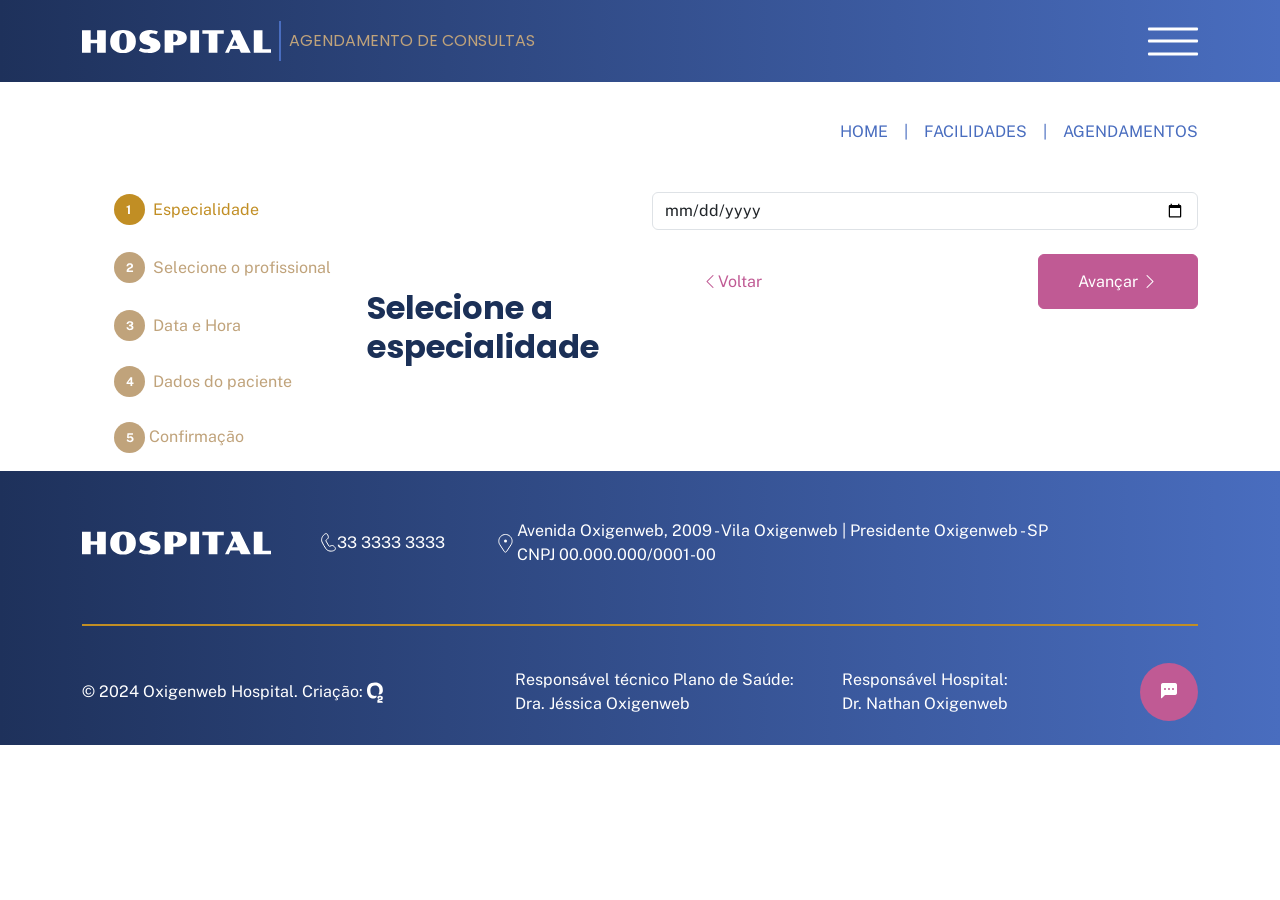
==== index.html @ 9ea0f0a9 "arrumando o github" ====
<!doctype html>
<html lang="en">

<head>
    <title>Hospital - Agendar consulta</title>
    <!-- Required meta tags -->
    <meta charset="utf-8" />
    <meta name="viewport" content="width=device-width, initial-scale=1, shrink-to-fit=no" />

    <!-- Bootstrap CSS v5.2.1 -->
    <link href="https://cdn.jsdelivr.net/npm/bootstrap@5.3.2/dist/css/bootstrap.min.css" rel="stylesheet"
        integrity="sha384-T3c6CoIi6uLrA9TneNEoa7RxnatzjcDSCmG1MXxSR1GAsXEV/Dwwykc2MPK8M2HN" crossorigin="anonymous" />
    <link rel="stylesheet" href="https://cdn.jsdelivr.net/npm/bootstrap-icons@1.11.3/font/bootstrap-icons.min.css">
    <link rel="stylesheet" href="css/style.css">
    <link rel="stylesheet" href="css/btn.css">
</head>

<body>
    <header>
        <nav class="navbar fixed-top gradient-bg bg-body-tertiary d-flex">
            <div class="container py-2">
                <div class="d-flex gap-2 align-items-center">
                    <a class="navbar-brand m-0 d-flex" href="#">
                        <img src="imgs/HOSPITAL.svg" alt="logo">
                    </a>
                    <div class="vertical-line"></div>
                    <p class="text-top m-0 fonte-titulo">Agendamento de consultas</p>
                </div>
                <div class="off-screen-menu">
                    <ul class="ul-menu fonte-titulo">
                        <li><a href="index.html" class="text-white link-underline link-underline-opacity-0">Home</a>
                        </li>
                        <li><a href="#" class="text-white link-underline link-underline-opacity-0">Rede credenciada</a>
                        </li>
                        <li><a href="#" class="text-white link-underline link-underline-opacity-0">Agendamentos</a></li>
                        <li><a href="#" class="text-white link-underline link-underline-opacity-0">2º Via de Boleto</a>
                        </li>
                        <li><a href="#" class="text-white link-underline link-underline-opacity-0">Área do
                                Beneficiário</a></li>
                        <li><a href="faq.html" class="text-white link-underline link-underline-opacity-0">FAQ</a></li>
                    </ul>
                </div>
                <div class="ham-menu">
                    <span></span>
                    <span></span>
                    <span></span>
                </div>
            </div>
        </nav>
    </header>
    <main>
        <div class="container-xl">
            <div class="col breadcrumbs">
                <div class="d-flex justify-content-end gap-3">
                    <a href="#" class="links-pags">HOME</a>
                    <span class="links-pags"> | </span>
                    <a href="#" class="links-pags">FACILIDADES</a>
                    <span class="links-pags"> | </span>
                    <a href="#" class="links-pags">AGENDAMENTOS</a>
                </div>
            </div>
            <section id="comeco" class="d-none">
                <div class="row d-flex justify-content-center mt-5">
                    <div class="col-12 col-md-6">
                        <div class="d-grid gap-4">
                            <h1 class="fonte-azul fonte-grande fonte-titulo fonte-titulo">Agende consultas com
                                praticidade</h1>
                            <p class="cor-cinza fonte-titulo">Busque e agende a sua consulta com médicos, psicólogos,
                                nutricionistas
                                e outras especialidades que
                                atendem no Hospital Oxigenweb em Presidente Prudente - SP</p>
                            <button class="btn btn-primary btn-start-appointment">Agende Aqui</button>
                        </div>
                    </div>
                    <div class="col-12 col-md-6">
                        <img src="imgs/img-tratamento.png" alt="imagem-atendimento" class="img-fluid">
                    </div>
                </div>
            </section>

            <section id="form" class="">
                <div class="row d-flex justify-content-center mt-5">
                    <div class="col-12 col-md-3">
                        <ul class="progress-list">
                            <li class="one active">
                                <div class="d-flex align-items-center">
                                    <svg width="31" height="35" viewBox="0 0 31 35" fill="none"
                                        xmlns="http://www.w3.org/2000/svg">
                                        <circle cx="15.5" cy="17.5" r="15.5" />
                                        <path
                                            d="M14.064 22V15.502H12.516V14.512C13.012 14.512 13.412 14.466 13.716 14.374C14.024 14.278 14.254 14.142 14.406 13.966C14.558 13.786 14.648 13.572 14.676 13.324H15.84V22H14.064Z"
                                            fill="white" />
                                    </svg>
                                    <div class="ms-2 d-flex flex-column">
                                        <span>Especialidade</span>
                                        <span id="especialidade-txt"></span>
                                    </div>
                                </div>
                            </li>
                            <li class="two">
                                <div class="d-flex align-items-center">
                                    <svg width="31" height="35" viewBox="0 0 31 35" fill="none"
                                        xmlns="http://www.w3.org/2000/svg">
                                        <circle cx="15.5" cy="17.5" r="15.5" />
                                        <path
                                            d="M12.678 22V21.136V20.692C12.678 20.252 12.76 19.872 12.924 19.552C13.088 19.228 13.304 18.948 13.572 18.712C13.844 18.472 14.14 18.262 14.46 18.082C14.784 17.902 15.108 17.732 15.432 17.572C15.756 17.412 16.052 17.252 16.32 17.092C16.592 16.928 16.81 16.746 16.974 16.546C17.138 16.346 17.22 16.11 17.22 15.838C17.22 15.49 17.098 15.206 16.854 14.986C16.614 14.766 16.284 14.656 15.864 14.656C15.428 14.656 15.058 14.782 14.754 15.034C14.45 15.286 14.262 15.666 14.19 16.174H12.516C12.524 15.622 12.652 15.122 12.9 14.674C13.152 14.222 13.528 13.864 14.028 13.6C14.528 13.336 15.156 13.204 15.912 13.204C16.56 13.204 17.118 13.314 17.586 13.534C18.058 13.754 18.422 14.06 18.678 14.452C18.934 14.844 19.062 15.302 19.062 15.826C19.062 16.262 18.982 16.638 18.822 16.954C18.662 17.27 18.45 17.54 18.186 17.764C17.922 17.988 17.632 18.184 17.316 18.352C17 18.52 16.684 18.676 16.368 18.82C16.056 18.964 15.768 19.112 15.504 19.264C15.24 19.412 15.028 19.58 14.868 19.768C14.708 19.956 14.628 20.182 14.628 20.446V20.524H19.05V22H12.678Z"
                                            fill="white" />
                                    </svg>
                                    <div class="ms-2 d-flex flex-column">
                                        <span>Selecione o profissional</span>
                                        <span id="profissional-txt"></span>
                                    </div>
                                </div>
                            </li>
                            <li class="three">
                                <div class="d-flex align-items-center">
                                    <svg width="31" height="35" viewBox="0 0 31 35" fill="none"
                                        xmlns="http://www.w3.org/2000/svg">
                                        <circle cx="15.5" cy="17.5" r="15.5" />
                                        <path
                                            d="M12.582 15.994C12.582 15.37 12.728 14.852 13.02 14.44C13.316 14.028 13.714 13.72 14.214 13.516C14.714 13.308 15.27 13.204 15.882 13.204C16.53 13.204 17.106 13.288 17.61 13.456C18.118 13.624 18.518 13.88 18.81 14.224C19.102 14.568 19.248 15.004 19.248 15.532C19.248 15.96 19.124 16.338 18.876 16.666C18.628 16.99 18.224 17.248 17.664 17.44C17.984 17.528 18.28 17.662 18.552 17.842C18.824 18.022 19.042 18.252 19.206 18.532C19.37 18.812 19.452 19.148 19.452 19.54C19.452 19.964 19.358 20.338 19.17 20.662C18.982 20.986 18.722 21.258 18.39 21.478C18.058 21.698 17.674 21.862 17.238 21.97C16.802 22.078 16.336 22.132 15.84 22.132C15.144 22.128 14.55 22.014 14.058 21.79C13.57 21.562 13.194 21.238 12.93 20.818C12.67 20.398 12.536 19.898 12.528 19.318H14.214C14.298 19.81 14.49 20.166 14.79 20.386C15.09 20.606 15.446 20.716 15.858 20.716C16.218 20.716 16.526 20.664 16.782 20.56C17.042 20.456 17.24 20.312 17.376 20.128C17.516 19.94 17.586 19.726 17.586 19.486C17.586 19.238 17.514 19.024 17.37 18.844C17.23 18.664 17.034 18.524 16.782 18.424C16.53 18.32 16.242 18.264 15.918 18.256L15.09 18.226V16.834L15.834 16.792C16.146 16.78 16.418 16.722 16.65 16.618C16.882 16.514 17.062 16.376 17.19 16.204C17.322 16.028 17.388 15.83 17.388 15.61C17.388 15.398 17.322 15.214 17.19 15.058C17.058 14.902 16.876 14.78 16.644 14.692C16.412 14.604 16.146 14.56 15.846 14.56C15.57 14.56 15.316 14.606 15.084 14.698C14.852 14.79 14.662 14.942 14.514 15.154C14.366 15.362 14.28 15.642 14.256 15.994H12.582Z"
                                            fill="white" />
                                    </svg>
                                    <div class="ms-2 d-flex flex-column">
                                        <span>Data e Hora</span>
                                        <span id="data-e-hora-txt"></span>
                                    </div>
                                </div>
                            </li>
                            <li class="four">
                                <div class="d-flex align-items-center">
                                    <svg width="31" height="31" viewBox="0 0 31 31" fill="none"
                                        xmlns="http://www.w3.org/2000/svg">
                                        <circle cx="15.5" cy="15.5" r="15.5" />
                                        <path
                                            d="M16.47 11.324H18.192V16.61H19.53V18.08H18.192V20H16.506L16.512 18.08H12.516V16.64L16.47 11.324ZM14.136 16.61H16.512V13.43L14.136 16.61Z"
                                            fill="white" />
                                    </svg>
                                    <div class="ms-2 d-flex flex-column">
                                        <span>Dados do paciente</span>
                                        <span id="paciente"></span>
                                    </div>
                                </div>
                            </li>
                            <li class="five">
                                <svg width="31" height="35" viewBox="0 0 31 35" fill="none"
                                    xmlns="http://www.w3.org/2000/svg">
                                    <circle cx="15.5" cy="17.5" r="15.5" />
                                    <path
                                        d="M13.434 13.324H19.008L18.942 14.758H14.82L14.652 16.852C14.972 16.672 15.276 16.542 15.564 16.462C15.856 16.382 16.176 16.342 16.524 16.342C17.104 16.342 17.622 16.452 18.078 16.672C18.538 16.888 18.902 17.206 19.17 17.626C19.438 18.046 19.572 18.558 19.572 19.162C19.572 19.774 19.434 20.302 19.158 20.746C18.882 21.19 18.49 21.532 17.982 21.772C17.478 22.012 16.88 22.132 16.188 22.132C15.62 22.132 15.092 22.044 14.604 21.868C14.116 21.692 13.694 21.452 13.338 21.148C12.982 20.84 12.712 20.488 12.528 20.092L13.896 19.282C14.052 19.554 14.228 19.8 14.424 20.02C14.62 20.236 14.846 20.408 15.102 20.536C15.362 20.66 15.664 20.722 16.008 20.722C16.528 20.722 16.946 20.584 17.262 20.308C17.578 20.032 17.736 19.672 17.736 19.228C17.736 18.948 17.664 18.698 17.52 18.478C17.38 18.254 17.186 18.078 16.938 17.95C16.69 17.822 16.4 17.758 16.068 17.758C15.892 17.758 15.724 17.774 15.564 17.806C15.408 17.834 15.248 17.89 15.084 17.974C14.924 18.054 14.746 18.17 14.55 18.322C14.494 18.346 14.454 18.358 14.43 18.358C14.41 18.358 14.37 18.344 14.31 18.316L13.038 17.728L13.434 13.324Z"
                                        fill="white" />
                                </svg>
                                <span>Confirmação</span>
                            </li>
                        </ul>
                    </div>
                    <div class="col-12 col-md-3 d-flex align-items-center">
                        <h2><b id="etapa" class="fonte-azul text-center fonte-titulo">Selecione a especialidade</b></h2>
                    </div>
                    <div class="col-12 col-md-6">
                        <section id="form-doctor" class="d-none">
                            <span>Profissionais de Gastroenterologia</span>
                            <div class="row">
                                <div class="col">
                                    <div class="card">
                                        <div
                                            class="card-image rounded-top d-flex justify-content-center align-items-center">
                                            <img src="imgs/ico-doctor-placeholder.png" height="50px" width="58px"
                                                alt="">
                                        </div>
                                        <div class="card-body d-grid">
                                            <p class="card-title text-center m-0">Dra. Jéssica Oxigenweb</p>
                                            <input type="radio" class="doctor-radio" name="doutor" value="Jéssica"
                                                id="doutor1">
                                        </div>
                                    </div>
                                </div>
                                <div class="col">
                                    <div class="card">
                                        <div
                                            class="card-image rounded-top d-flex justify-content-center align-items-center">
                                            <img src="imgs/ico-doctor-placeholder.png" height="50px" width="58px"
                                                alt="">
                                        </div>
                                        <div class="card-body d-grid">
                                            <p class="card-title text-center m-0">Dr. Nathan Oxigenweb</p>
                                            <input type="radio" class="doctor-radio" name="doutor" value="Nathan"
                                                id="doutor2">
                                        </div>
                                    </div>
                                </div>
                                <div class="col">
                                    <div class="card">
                                        <div
                                            class="card-image rounded-top d-flex justify-content-center align-items-center">
                                            <img src="imgs/ico-doctor-placeholder.png" height="50px" width="58px"
                                                alt="">
                                        </div>
                                        <div class="card-body d-grid">
                                            <p class="card-title text-center m-0">Dr. Ricardo Nakamura Oxigenweb</p>
                                            <input type="radio" class="doctor-radio" name="doutor"
                                                value="Ricardo Nakamura" id="doutor3">
                                        </div>
                                    </div>
                                </div>
                                <div class="d-flex mt-4 justify-content-between">
                                    <button class="btn btn-ghost-primary btn-next"><i
                                            class="bi bi-chevron-left"></i>Voltar</button>
                                    <button class="btn btn-primary btn-next">Avançar <i
                                            class="bi bi-chevron-right"></i></button>
                                </div>
                            </div>
                        </section>
                        <section id="form-time" class="">
                            <div class="row">
                                <div class="col">
                                    <input class="form-control" type="date" aria-label="date input">
                                </div>
                                <div class="d-flex mt-4 justify-content-between">
                                    <button class="btn btn-ghost-primary btn-next"><i
                                            class="bi bi-chevron-left"></i>Voltar</button>
                                    <button class="btn btn-primary btn-next">Avançar <i
                                            class="bi bi-chevron-right"></i></button>
                                </div>
                            </div>
                        </section>
                    </div>
                </div>
            </section>

        </div>
    </main>
    <footer>
        <div class="gradient-bg pt-5 pb-4">
            <div class="container-xl">
                <div class="d-flex gap-5">
                    <img src="imgs/HOSPITAL.svg" alt="logo">
                    <div class="d-flex align-items-center">
                        <img src="imgs/ico-telefone.svg" alt="ico-telefone">
                        <span class="text-white">33 3333 3333</span>
                    </div>
                    <div class="d-flex align-items-center">
                        <img src="imgs/ico-location.svg" alt="ico-location">
                        <span class="text-white">Avenida Oxigenweb, 2009 - Vila Oxigenweb | Presidente Oxigenweb - SP
                            <br>CNPJ 00.000.000/0001-00</span>
                    </div>
                </div>
                <div class="linha-footer"></div>
                <div class="d-flex gap-5 justify-content-between">
                    <div class="d-flex align-items-center">
                        <span class="text-white">© 2024 Oxigenweb Hospital. Criação:&nbsp;</span>
                        <img src="imgs/ico-oxigen.svg" alt="ico-oxigen">
                    </div>
                    <div class="d-flex align-items-center gap-5">
                        <span class="text-white">Responsável técnico Plano de Saúde:<br>Dra. Jéssica Oxigenweb</span>
                        <span class="text-white">Responsável Hospital:<br>Dr. Nathan Oxigenweb</span>
                    </div>
                    <button class="btn btn-chat circulo-lupa rounded-circle" type="submit"><i
                            class="bi bi-chat-left-dots-fill text-white"></i></button>
                </div>
            </div>
        </div>
    </footer>
    <!-- Bootstrap JavaScript Libraries -->
    <script src="js/form.js"></script>
    <script src="js/script.js"></script>
    <script src="https://cdn.jsdelivr.net/npm/@popperjs/core@2.11.8/dist/umd/popper.min.js"
        integrity="sha384-I7E8VVD/ismYTF4hNIPjVp/Zjvgyol6VFvRkX/vR+Vc4jQkC+hVqc2pM8ODewa9r"
        crossorigin="anonymous"></script>
    <script src="https://cdn.jsdelivr.net/npm/bootstrap@5.3.2/dist/js/bootstrap.min.js"
        integrity="sha384-BBtl+eGJRgqQAUMxJ7pMwbEyER4l1g+O15P+16Ep7Q9Q+zqX6gSbd85u4mG4QzX+"
        crossorigin="anonymous"></script>
</body>

</html>
---- css/style.css ----
@import url('https://fonts.googleapis.com/css2?family=Poppins:ital,wght@0,100;0,200;0,300;0,400;0,500;0,600;0,700;0,800;0,900;1,100;1,200;1,300;1,400;1,500;1,600;1,700;1,800;1,900&display=swap');

@import url('https://fonts.googleapis.com/css2?family=Public+Sans:ital,wght@0,100..900;1,100..900&display=swap');

* {
    font-family: 'Public Sans';
}

.fonte-titulo{
    font-family: 'Poppins' !important;
}

/* Header */

.gradient-bg {
    background-image: linear-gradient(to right, #1E315B, #496DBF);
}

.vertical-line {
    border-left: 2px solid #496DBF;
    height: 40px;
}

.text-top {
    color: #C0A37B;
    text-transform: uppercase;
}

.ham-menu {
    height: 50px;
    width: 50px;
    position: relative;
}

.ul-menu {
    list-style-type: none;
    gap: 10px;
    display: grid;
}

.ham-menu span {
    height: 3px;
    width: 100%;
    background-color: #FFF;
    border-radius: 1px;
    position: absolute;
    left: 50%;
    top: 50%;
    transform: translate(-50%, -50%);
    transition: .3s ease-in-out;
}

.ham-menu span:nth-child(1) {
    top: 25%;
}

.ham-menu span:nth-child(3) {
    top: 75%;
}

.ham-menu.active span:nth-child(1) {
    top: 50%;
    transform: translate(-50%, -50%) rotate(45deg);
}

.ham-menu.active span:nth-child(2) {
    opacity: 0;
}

.ham-menu.active span:nth-child(3) {
    top: 50%;
    transform: translate(-50%, -50%) rotate(-45deg);
}

.off-screen-menu {
    background-color: rgb(27, 48, 87);
    opacity: 0.96;
    height: 100vh;
    width: 100%;
    max-width: 388px;
    position: fixed;
    top: 82px;
    right: -450px;
    display: flex;
    flex-direction: column;
    align-items: center;
    text-align: end;
    transition: .3s ease-in-out;
}

.off-screen-menu.active {
    right: 0;
}

/* Main index */

.fonte-grande {
    font-size: 40pt;
}

.fonte-azul{
    color: #1B3057;
}

.breadcrumbs {
    margin-top: 120px;
}

.progress-list{
    display: flex;
    flex-direction: column;
    list-style: none;
    gap: 23px;
}

.progress-list li,
.progress-list li circle{
    cursor: pointer;
    color: #C0A37B;
    fill: #C0A37B;
}

.progress-list li.active,
.progress-list li.active circle{
    color: #C18E24;
    fill: #C18E24;
}

.links-pags {
    color: #496DBF;
    text-decoration: none;
}

.card{
    height: 300px;
}

.card-image{
    height: 160px;
    width: 100%;
    background-color: #C05A94;
}

.doctor-radio{
    height: 22px;
}

.cor-cinza {
    color: #394E61;
}

.btn-group {
    height: 70px;
}

/* Main faq */

.enfeite {
    position: absolute;
    top: 138px;
}

.semi-header {
    background-image: linear-gradient(to right, #1E315B, #496DBF);
    margin-top: 82px;
    padding: 70px;
}

.losango {
    opacity: 0;
    position: absolute;
    width: 9px;
    height: 9px;
    background-color: #C05A94;
    rotate: 45deg;
    top: 95%;
    left: 50%;

}

.losango-ativo {
    opacity: 1;
    transition: .15s ease-in-out;
}

.losango.collapsed {
    display: none;
}

.ul-faq {
    list-style-image: url(imgs/ico-ul.svg);
    padding-left: 1rem;
    padding-bottom: 25px;
}

.linha-faq {
    background-color: #C3E3ED;
    border-width: 0;
    color: #C3E3ED;
    height: 3px;
}

.margin-faq-answer {
    margin-left: 2.8rem;
}

.chevron.collapsed {
    stroke: #C05A94;
    rotate: 0deg;
    transition: .3s ease-in-out;
}

.chevron {
    stroke: white;
    stroke-width: 2;
    fill: none;
    rotate: -180deg;
    transition: .3s ease-in-out;
}

.blue-bg{
    margin-top: 120px;
    height: 380px;
    background-color: #1B3057;
}

/* Footer */

.linha-footer {
    margin-top: 57px;
    margin-bottom: 37px;
    background-color: #C18E24;
    border-width: 0;
    color: #C18E24;
    height: 2px;
}
---- css/btn.css ----
.btn-primary {
    --bs-btn-color: #fff;
    --bs-btn-bg: #C05A94;
    --bs-btn-border-color: #C05A94;
    --bs-btn-hover-color: #fff;
    --bs-btn-hover-bg: #A33E78;
    --bs-btn-hover-border-color: #A33E78;
    --bs-btn-focus-shadow-rgb: 49,132,253;
    --bs-btn-active-color: #fff;
    --bs-btn-active-bg: #A33E78;
    --bs-btn-active-border-color: #A33E78;
    --bs-btn-active-shadow: inset 0 3px 5px rgba(0, 0, 0, 0.125);
    --bs-btn-disabled-color: #fff;
    --bs-btn-disabled-bg: #C05A94;
    --bs-btn-disabled-border-color: #C05A94;
}

.btn-outline-primary {
    --bs-btn-color: #C05A94;
    --bs-btn-border-color: #C05A94;
    --bs-btn-hover-color: #fff;
    --bs-btn-hover-bg: #C05A94;
    --bs-btn-hover-border-color: #C05A94;
    --bs-btn-focus-shadow-rgb: 13,110,253;
    --bs-btn-active-color: #fff;
    --bs-btn-active-bg: #C05A94;
    --bs-btn-active-border-color: #C05A94;
    --bs-btn-active-shadow: inset 0 3px 5px rgba(0, 0, 0, 0.125);
    --bs-btn-disabled-color: #C05A94;
    --bs-btn-disabled-bg: transparent;
    --bs-btn-disabled-border-color: #C05A94;
    --bs-gradient: none;
}

.btn-ghost-primary{
    --bs-btn-color: #C05A94;
    /* --bs-btn-border-color: #C05A94; */
    --bs-btn-hover-color: #A33E78;
    /* --bs-btn-hover-bg: #C05A94; */
    --bs-btn-hover-border-color: #A33E78;
    --bs-btn-focus-shadow-rgb: 13,110,253;
    --bs-btn-active-color: #fff;
    --bs-btn-active-bg: #C05A94;
    --bs-btn-active-border-color: #C05A94;
    --bs-btn-active-shadow: inset 0 3px 5px rgba(0, 0, 0, 0.125);
    --bs-btn-disabled-color: #C05A94;
    --bs-btn-disabled-bg: transparent;
    --bs-btn-disabled-border-color: #C05A94;
    --bs-gradient: none;
}

.btn-check:checked+.btn,
.btn.active,
.btn.show,
.btn:first-child:active,
:not(.btn-check)+.btn:active {
    background-color: #C05A94;
}

.btn-start-appointment {
    height: 53px;
    width: 250px;;
}

.btn-next{
    height: 55px;
    width: 160px;
}

/* FAQ BUTTONS */

.borda-radio{
    border-width: 2px;
}

.btn-faq {
    background-color: #C05A94;
    height: 41px;
    width: 41px;
    border-width: 2px;
}

.btn-faq.collapsed {
    background-color: rgba(255, 255, 255, 0);
}

.btn-faq:hover {
    background-color: #A33E78;
    border-color: #A33E78;
}

.btn-faq:hover svg path {
    stroke: #FFF;
}

/* FOOTER */

.circulo-lupa {
    height: 58px;
    width: 58px;
    background-color: #C05A94;
}
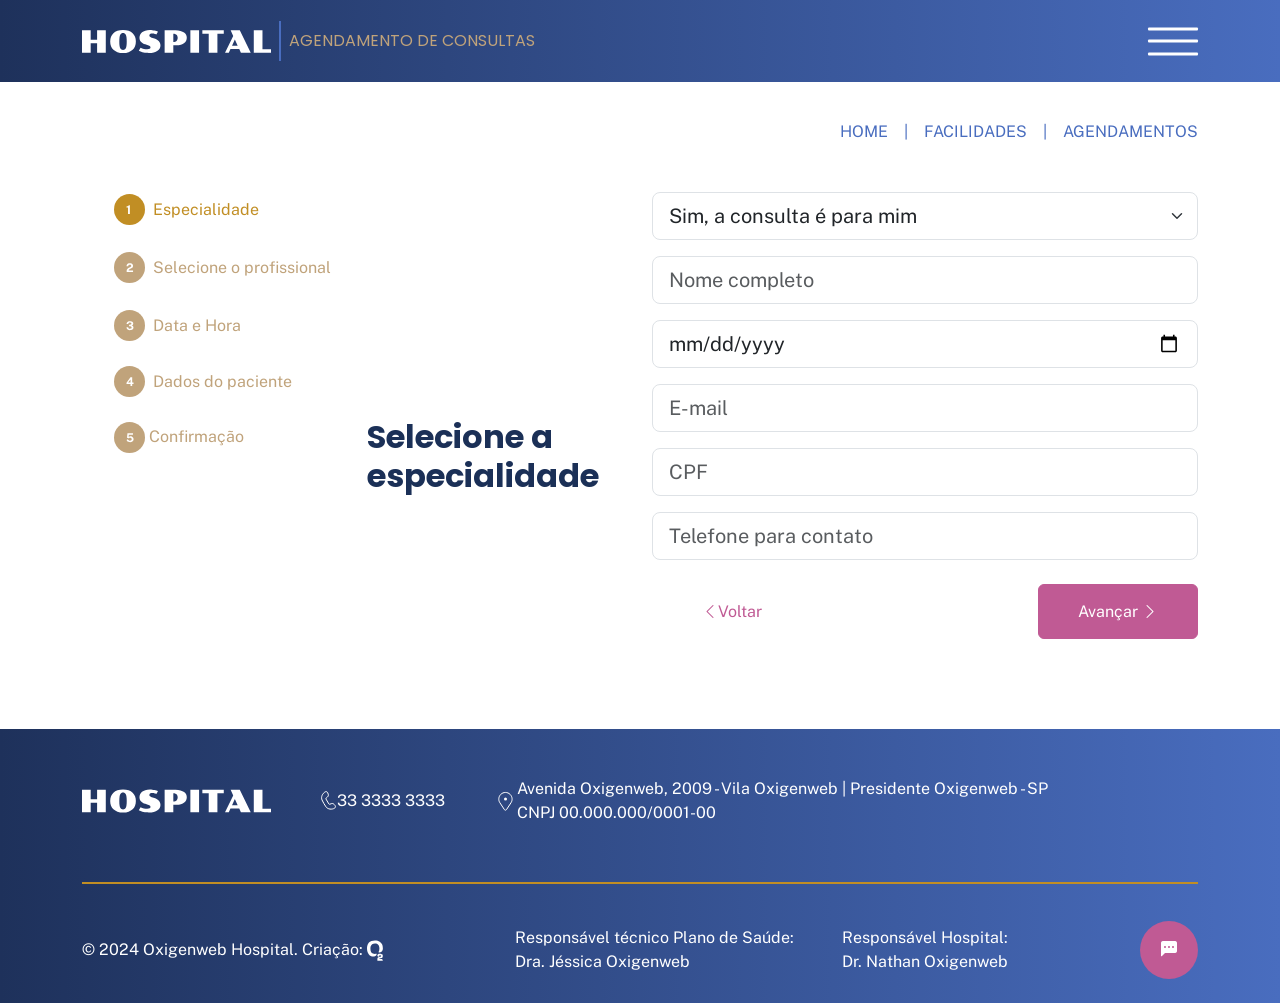
==== commit 423bf3cd: "forms finalizado" ====
--- a/index.html
+++ b/index.html
@@ -211,12 +211,53 @@
                                 </div>
                             </div>
                         </section>
-                        <section id="form-time" class="">
+
+                        <section id="form-time" class="d-none">
                             <div class="row">
-                                <div class="col">
-                                    <input class="form-control" type="date" aria-label="date input">
-                                </div>
-                                <div class="d-flex mt-4 justify-content-between">
+                                <div class="col d-grid margin-grande-top gap-3">
+                                    <input class="form-control form-control-lg" type="date" aria-label="date input">
+                                    <select class="form-select form-select-lg" aria-label="select time">
+                                        <option disabled selected>Selecione um horário disponível</option>
+                                        <option value="7">7:00</option>
+                                        <option value="8">8:00</option>
+                                        <option value="9">9:00</option>
+                                        <option value="10">10:00</option>
+                                        <option value="11">11:00</option>
+                                        <option value="13">13:00</option>
+                                        <option value="14">14:00</option>
+                                        <option value="15">15:00</option>
+                                        <option value="16">16:00</option>
+                                        <option value="17">17:00</option>
+                                        <option value="18">18:00</option>
+                                    </select>
+                                </div>
+                                <div class="d-flex mt-4 justify-content-between margin-grande-bottom">
+                                    <button class="btn btn-ghost-primary btn-next"><i
+                                            class="bi bi-chevron-left"></i>Voltar</button>
+                                    <button class="btn btn-primary btn-next">Avançar <i
+                                            class="bi bi-chevron-right"></i></button>
+                                </div>
+                            </div>
+                        </section>
+
+                        <section id="form-info" class="">
+                            <div class="row">
+                                <div class="col d-grid gap-3">
+                                    <select class="form-select form-select-lg" aria-label="select time">
+                                        <option selected value="Consulta para si mesmo">Sim, a consulta é para mim</option>
+                                        <option value="Consulta para outra pessoas">Não, a consulta é para outra pessoa</option>
+                                    </select>
+                                    <input class="form-control form-control-lg" type="text" placeholder="Nome completo" aria-label=".form-control-lg example">
+                                    <input class="form-control form-control-lg" type="date" placeholder="Data de nascimento" onfocus="(this.type='date')" onblur="(this.type='text')" aria-label=".form-control-lg example">
+                                    <input class="form-control form-control-lg" type="text" placeholder="E-mail" aria-label=".form-control-lg example">
+                                    <input class="form-control form-control-lg" type="text" placeholder="CPF" aria-label=".form-control-lg example">
+                                    <input class="form-control form-control-lg" type="tel" placeholder="Telefone para contato" aria-label=".form-control-lg example">
+
+
+
+
+                                </div>
+                                <div class="d-flex mt-4 justify-content-between margin-grande-bottom">
                                     <button class="btn btn-ghost-primary btn-next"><i
                                             class="bi bi-chevron-left"></i>Voltar</button>
                                     <button class="btn btn-primary btn-next">Avançar <i
--- a/css/style.css
+++ b/css/style.css
@@ -10,11 +10,23 @@
     font-family: 'Poppins' !important;
 }
 
-/* Header */
+.fonte-grande {
+    font-size: 40pt;
+}
+
+.cor-cinza {
+    color: #394E61;
+}
+
+.fonte-azul{
+    color: #1B3057;
+}
 
 .gradient-bg {
     background-image: linear-gradient(to right, #1E315B, #496DBF);
 }
+
+/* Header */
 
 .vertical-line {
     border-left: 2px solid #496DBF;
@@ -94,14 +106,6 @@
 
 /* Main index */
 
-.fonte-grande {
-    font-size: 40pt;
-}
-
-.fonte-azul{
-    color: #1B3057;
-}
-
 .breadcrumbs {
     margin-top: 120px;
 }
@@ -145,12 +149,15 @@
     height: 22px;
 }
 
-.cor-cinza {
-    color: #394E61;
-}
-
 .btn-group {
     height: 70px;
+}
+
+.margin-grande-top{
+    margin-top: 90px;
+}
+.margin-grande-bottom{
+    margin-bottom: 90px;
 }
 
 /* Main faq */
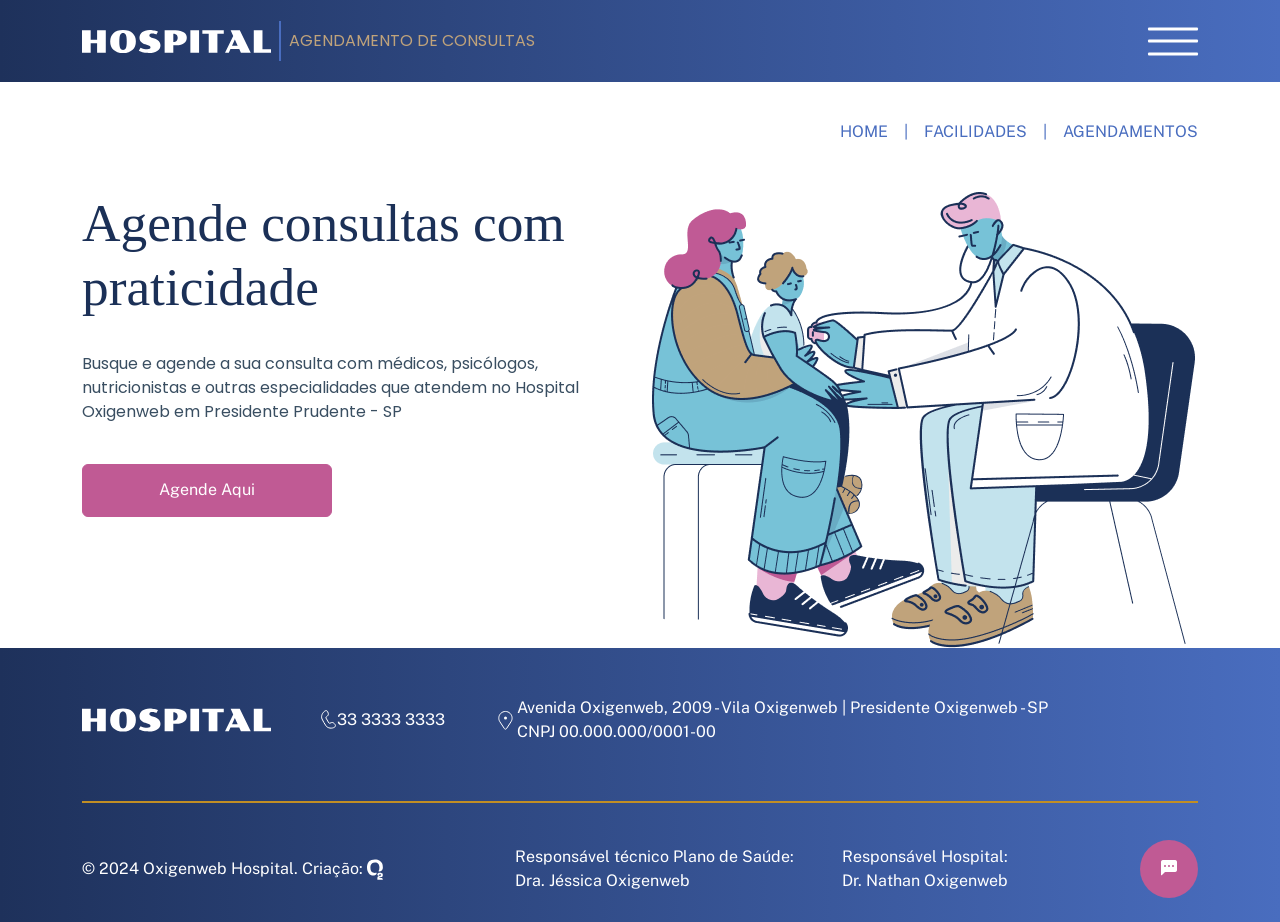
==== commit 8be90ec2: "comecando funcionalidade do site e site falta estilizar" ====
--- a/index.html
+++ b/index.html
@@ -59,7 +59,8 @@
                     <a href="#" class="links-pags">AGENDAMENTOS</a>
                 </div>
             </div>
-            <section id="comeco" class="d-none">
+
+            <section id="home" class="">
                 <div class="row d-flex justify-content-center mt-5">
                     <div class="col-12 col-md-6">
                         <div class="d-grid gap-4">
@@ -69,7 +70,7 @@
                                 nutricionistas
                                 e outras especialidades que
                                 atendem no Hospital Oxigenweb em Presidente Prudente - SP</p>
-                            <button class="btn btn-primary btn-start-appointment">Agende Aqui</button>
+                            <button id="startBookingAppointment" class="btn btn-primary btn-start-appointment">Agende Aqui</button>
                         </div>
                     </div>
                     <div class="col-12 col-md-6">
@@ -78,13 +79,13 @@
                 </div>
             </section>
 
-            <section id="form" class="">
-                <div class="row d-flex justify-content-center mt-5">
-                    <div class="col-12 col-md-3">
-                        <ul class="progress-list">
+            <section id="form" class="d-none">
+                <div class="row d-flex justify-content-center mt-3">
+                    <div class="col-12 col-md-3 d-flex justify-content-center">
+                        <ul class="progress-list p-0 d-flex flex-row flex-md-column">
                             <li class="one active">
                                 <div class="d-flex align-items-center">
-                                    <svg width="31" height="35" viewBox="0 0 31 35" fill="none"
+                                    <svg width="32" height="35" viewBox="0 0 31 35" fill="none"
                                         xmlns="http://www.w3.org/2000/svg">
                                         <circle cx="15.5" cy="17.5" r="15.5" />
                                         <path
@@ -99,7 +100,7 @@
                             </li>
                             <li class="two">
                                 <div class="d-flex align-items-center">
-                                    <svg width="31" height="35" viewBox="0 0 31 35" fill="none"
+                                    <svg width="32" height="35" viewBox="0 0 31 35" fill="none"
                                         xmlns="http://www.w3.org/2000/svg">
                                         <circle cx="15.5" cy="17.5" r="15.5" />
                                         <path
@@ -114,7 +115,7 @@
                             </li>
                             <li class="three">
                                 <div class="d-flex align-items-center">
-                                    <svg width="31" height="35" viewBox="0 0 31 35" fill="none"
+                                    <svg width="32" height="35" viewBox="0 0 31 35" fill="none"
                                         xmlns="http://www.w3.org/2000/svg">
                                         <circle cx="15.5" cy="17.5" r="15.5" />
                                         <path
@@ -123,13 +124,13 @@
                                     </svg>
                                     <div class="ms-2 d-flex flex-column">
                                         <span>Data e Hora</span>
-                                        <span id="data-e-hora-txt"></span>
+                                        <span id="date-txt"></span>
                                     </div>
                                 </div>
                             </li>
                             <li class="four">
                                 <div class="d-flex align-items-center">
-                                    <svg width="31" height="31" viewBox="0 0 31 31" fill="none"
+                                    <svg width="32" height="35" viewBox="0 0 31 31" fill="none"
                                         xmlns="http://www.w3.org/2000/svg">
                                         <circle cx="15.5" cy="15.5" r="15.5" />
                                         <path
@@ -143,7 +144,7 @@
                                 </div>
                             </li>
                             <li class="five">
-                                <svg width="31" height="35" viewBox="0 0 31 35" fill="none"
+                                <svg width="32" height="35" viewBox="0 0 31 35" fill="none"
                                     xmlns="http://www.w3.org/2000/svg">
                                     <circle cx="15.5" cy="17.5" r="15.5" />
                                     <path
@@ -155,12 +156,69 @@
                         </ul>
                     </div>
                     <div class="col-12 col-md-3 d-flex align-items-center">
-                        <h2><b id="etapa" class="fonte-azul text-center fonte-titulo">Selecione a especialidade</b></h2>
+                        <h2><b id="etapa" class="fonte-azul fonte-titulo">Selecione a especialidade</b></h2>
                     </div>
                     <div class="col-12 col-md-6">
+
+                        <section id="form-especialidade" class="">
+                            <div class="row">
+                                <div class="col d-grid gap-3">
+                                    <div class="search-bar">
+                                        <input type="text" id="search" placeholder="Buscar especialidade na lista">
+                                    </div>
+                                    <div class="accordion accordion-flush" id="accordionFlushExample">
+                                        <div class="accordion-item">
+                                            <h2 class="accordion-header">
+                                                <button class="accordion-button collapsed" type="button"
+                                                    data-bs-toggle="collapse" data-bs-target="#flush-collapseOne"
+                                                    aria-expanded="false" id="especialidade1" value="Especialidade 1" aria-controls="flush-collapseOne">
+                                                    Especialidade 1
+                                                </button>
+                                            </h2>
+                                            <div id="flush-collapseOne" class="accordion-collapse collapse"
+                                                data-bs-parent="#accordionFlushExample">
+                                                <div class="accordion-body">Descrição da especialidade selecionada lorem ipsum ansiedade é natural e, para além disso, é uma emoção fundamental.</div>
+                                            </div>
+                                        </div>
+                                        <div class="accordion-item">
+                                            <h2 class="accordion-header">
+                                                <button class="accordion-button collapsed" type="button"
+                                                    data-bs-toggle="collapse" data-bs-target="#flush-collapseTwo"
+                                                    aria-expanded="false" aria-controls="flush-collapseTwo">
+                                                    Especialidade 2
+                                                </button>
+                                            </h2>
+                                            <div id="flush-collapseTwo" class="accordion-collapse collapse"
+                                                data-bs-parent="#accordionFlushExample">
+                                                <div class="accordion-body">Descrição da especialidade selecionada lorem ipsum ansiedade é natural e, para além disso, é uma emoção fundamental./div>
+                                            </div>
+                                        </div>
+                                        <div class="accordion-item">
+                                            <h2 class="accordion-header">
+                                                <button class="accordion-button collapsed" type="button"
+                                                    data-bs-toggle="collapse" data-bs-target="#flush-collapseThree"
+                                                    aria-expanded="false" aria-controls="flush-collapseThree">
+                                                    Especialidade 3
+                                                </button>
+                                            </h2>
+                                            <div id="flush-collapseThree" class="accordion-collapse collapse"
+                                                data-bs-parent="#accordionFlushExample">
+                                                <div class="accordion-body">Descrição da especialidade selecionada lorem ipsum ansiedade é natural e, para além disso, é uma emoção fundamental.
+                                                </div>
+                                            </div>
+                                        </div>
+                                    </div>
+                                </div>
+                            </div>
+                            <div class="d-flex mt-4 justify-content-between margin-grande-bottom">
+                                <button id="firstButtonNext" class="btn btn-primary btn-next ms-auto disabled">Avançar <i
+                                        class="bi bi-chevron-right"></i></button>
+                            </div>
+                        </section>
+
                         <section id="form-doctor" class="d-none">
                             <span>Profissionais de Gastroenterologia</span>
-                            <div class="row">
+                            <div class="row pb-5">
                                 <div class="col">
                                     <div class="card">
                                         <div
@@ -206,7 +264,7 @@
                                 <div class="d-flex mt-4 justify-content-between">
                                     <button class="btn btn-ghost-primary btn-next"><i
                                             class="bi bi-chevron-left"></i>Voltar</button>
-                                    <button class="btn btn-primary btn-next">Avançar <i
+                                    <button id="secondButtonNext" class="btn btn-primary btn-next">Avançar <i
                                             class="bi bi-chevron-right"></i></button>
                                 </div>
                             </div>
@@ -234,40 +292,103 @@
                                 <div class="d-flex mt-4 justify-content-between margin-grande-bottom">
                                     <button class="btn btn-ghost-primary btn-next"><i
                                             class="bi bi-chevron-left"></i>Voltar</button>
-                                    <button class="btn btn-primary btn-next">Avançar <i
+                                    <button id="thirdButtonNext" class="btn btn-primary btn-next">Avançar <i
                                             class="bi bi-chevron-right"></i></button>
                                 </div>
                             </div>
                         </section>
 
-                        <section id="form-info" class="">
+                        <section id="form-info" class="d-none">
                             <div class="row">
                                 <div class="col d-grid gap-3">
                                     <select class="form-select form-select-lg" aria-label="select time">
-                                        <option selected value="Consulta para si mesmo">Sim, a consulta é para mim</option>
-                                        <option value="Consulta para outra pessoas">Não, a consulta é para outra pessoa</option>
+                                        <option selected value="Consulta para si mesmo">Sim, a consulta é para mim
+                                        </option>
+                                        <option value="Consulta para outra pessoas">Não, a consulta é para outra pessoa
+                                        </option>
                                     </select>
-                                    <input class="form-control form-control-lg" type="text" placeholder="Nome completo" aria-label=".form-control-lg example">
-                                    <input class="form-control form-control-lg" type="date" placeholder="Data de nascimento" onfocus="(this.type='date')" onblur="(this.type='text')" aria-label=".form-control-lg example">
-                                    <input class="form-control form-control-lg" type="text" placeholder="E-mail" aria-label=".form-control-lg example">
-                                    <input class="form-control form-control-lg" type="text" placeholder="CPF" aria-label=".form-control-lg example">
-                                    <input class="form-control form-control-lg" type="tel" placeholder="Telefone para contato" aria-label=".form-control-lg example">
-
-
-
-
-                                </div>
-                                <div class="d-flex mt-4 justify-content-between margin-grande-bottom">
-                                    <button class="btn btn-ghost-primary btn-next"><i
-                                            class="bi bi-chevron-left"></i>Voltar</button>
-                                    <button class="btn btn-primary btn-next">Avançar <i
-                                            class="bi bi-chevron-right"></i></button>
-                                </div>
+                                    <input class="form-control form-control-lg" type="text" placeholder="Nome completo"
+                                        aria-label=".form-control-lg example">
+                                    <input class="form-control form-control-lg" type="text"
+                                        placeholder="Data de nascimento" onblur="(this.type='text')"
+                                        onfocus="(this.type='date')" aria-label=".form-control-lg example">
+                                    <input class="form-control form-control-lg" type="text" placeholder="E-mail"
+                                        aria-label=".form-control-lg example">
+                                    <input class="form-control form-control-lg" type="text" placeholder="CPF"
+                                        aria-label=".form-control-lg example">
+                                    <input class="form-control form-control-lg" type="tel"
+                                        placeholder="Telefone para contato" aria-label=".form-control-lg example">
+                                    <div class="d-flex align-items-center justify-content-center gap-3">
+                                        <input class="form-check-input" type="checkbox" value="" id="flexCheckDefault">
+                                        <label class="form-check-label" for="flexCheckDefault">
+                                            Eu li e concordo com os Termos de Uso para utilização dos meus dados no site
+                                            do
+                                            Hospital, para fins de consulta e de contato
+                                        </label>
+                                    </div>
+                                </div>
+                            </div>
+                            <div class="d-flex mt-4 justify-content-between margin-grande-bottom">
+                                <button class="btn btn-ghost-primary btn-next"><i
+                                        class="bi bi-chevron-left"></i>Voltar</button>
+                                <button id="fourthButtonNext" class="btn btn-primary btn-next">Avançar <i
+                                        class="bi bi-chevron-right"></i></button>
                             </div>
                         </section>
-                    </div>
-                </div>
+
+                        <section id="form-confirmar" class="d-none">
+                            <div class="row">
+                                <div class="col d-grid gap-3">
+                                    <div></div>
+                                    <h3 class="fonte-azul">Especialidade</h3>
+                                    <span></span>
+                                    <div></div>
+                                    <h3 class="fonte-azul">Data e Hora</h3>
+                                    <span></span>
+                                    <div></div>
+                                    <h3 class="fonte-azul">Profissional</h3>
+                                    <span></span>
+                                    <div></div>
+                                    <h3 class="fonte-azul">Dados do paciente</h3>
+                                    <span></span>
+                                    <span></span>
+                                    <span></span>
+                                    <span></span>
+                                    <span></span>
+                                    <span></span>
+                                    <div></div>
+                                </div>
+                            </div>
+                            <div class="d-flex mt-4 justify-content-between margin-grande-bottom">
+                                <button class="btn btn-ghost-primary btn-next"><i
+                                        class="bi bi-chevron-left"></i>Voltar</button>
+                                <button id="buttonConfirm" class="btn btn-primary btn-next">Avançar <i
+                                        class="bi bi-chevron-right"></i></button>
+                            </div>
+                        </section>
+                    </div>
             </section>
+
+            <section id="final" class="d-none">
+                <div class="row d-flex justify-content-center mt-5">
+                    <div class="col-12 col-md-6">
+                        <div class="d-grid gap-4">
+                            <h1 class="fonte-azul fonte-grande fonte-titulo fonte-titulo text-center">Sua consulta foi
+                                agendada com sucesso!</h1>
+                            <p class="cor-cinza fonte-titulo text-center">Você receberá, em seu e-mail, uma notificação
+                                como lembrete. Obrigado!</p>
+                            <div class="d-flex mt-4 justify-content-between margin-grande-bottom">
+                                <button id="homeButton" class="btn btn-primary btn-start-appointment">Voltar para a home</button>
+                                <button class="btn btn-outline-primary btn-start-appointment">Ver mais
+                                    facilidades</button>
+                            </div>
+                        </div>
+                    </div>
+                </div>
+            </section>
+        </div>
+        </div>
+        </section>
 
         </div>
     </main>
--- a/css/style.css
+++ b/css/style.css
@@ -111,8 +111,6 @@
 }
 
 .progress-list{
-    display: flex;
-    flex-direction: column;
     list-style: none;
     gap: 23px;
 }
@@ -135,6 +133,18 @@
     text-decoration: none;
 }
 
+.search-bar {
+    margin-bottom: 20px;
+}
+
+.search-bar input {
+    width: 60%;
+    padding: 10px;
+    border-radius: 20px;
+    border: 2px solid #77C2D7;
+    font-size: 14px;
+}
+
 .card{
     height: 300px;
 }
@@ -158,6 +168,30 @@
 }
 .margin-grande-bottom{
     margin-bottom: 90px;
+}
+
+/* Accordeon */
+
+.accordion {
+    --bs-accordion-color: var(--bs-body-color);
+    --bs-accordion-bg: var(--bs-body-bg);
+    --bs-accordion-transition: color 0.15s ease-in-out,background-color 0.15s ease-in-out,border-color 0.15s ease-in-out,box-shadow 0.15s ease-in-out,border-radius 0.15s ease;
+    --bs-accordion-border-color: #EBE2D1;
+    --bs-accordion-border-width: 2px;
+    --bs-accordion-border-radius: var(--bs-border-radius);
+    --bs-accordion-inner-border-radius: calc(var(--bs-border-radius) - (var(--bs-border-width)));
+    --bs-accordion-btn-padding-x: 1.25rem;
+    --bs-accordion-btn-padding-y: 1rem;
+    --bs-accordion-btn-color: var(--bs-body-color);
+    --bs-accordion-btn-bg: var(--bs-accordion-bg);
+    --bs-accordion-btn-icon: none;
+    --bs-accordion-btn-active-icon: none;
+    --bs-accordion-btn-focus-border-color: #fff;
+    --bs-accordion-btn-focus-box-shadow: 0 0 0 0.25rem rgba(13, 110, 253, 0.25);
+    --bs-accordion-body-padding-x: 1.25rem;
+    --bs-accordion-body-padding-y: 1rem;
+    --bs-accordion-active-color: var(--bs-primary-text-emphasis);
+    --bs-accordion-active-bg: #F6EEDE;
 }
 
 /* Main faq */
--- a/css/btn.css
+++ b/css/btn.css
@@ -34,9 +34,7 @@
 
 .btn-ghost-primary{
     --bs-btn-color: #C05A94;
-    /* --bs-btn-border-color: #C05A94; */
     --bs-btn-hover-color: #A33E78;
-    /* --bs-btn-hover-bg: #C05A94; */
     --bs-btn-hover-border-color: #A33E78;
     --bs-btn-focus-shadow-rgb: 13,110,253;
     --bs-btn-active-color: #fff;
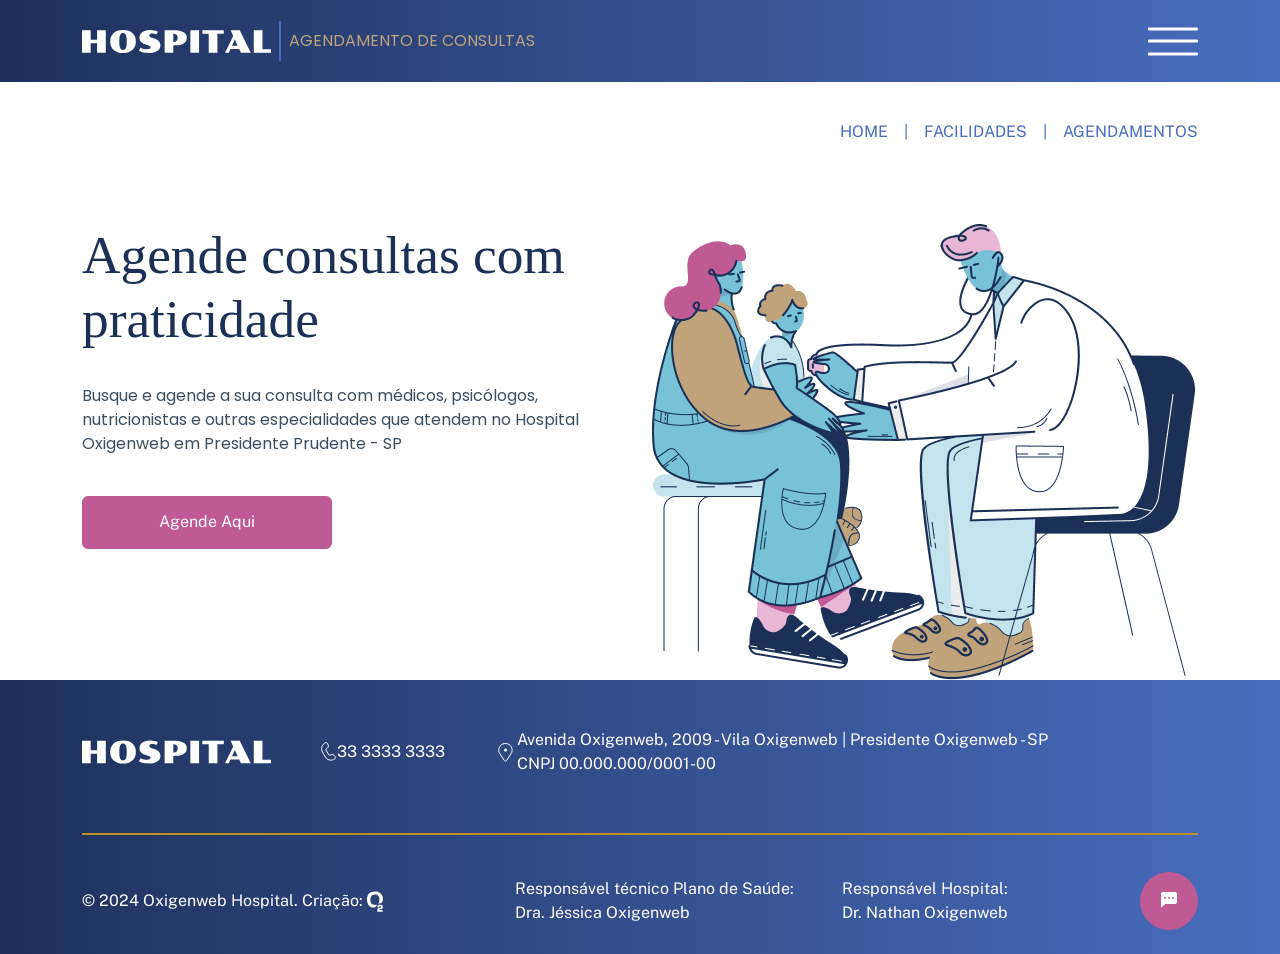
==== commit 0103d1e8: "js finalizado" ====
--- a/index.html
+++ b/index.html
@@ -155,8 +155,8 @@
                             </li>
                         </ul>
                     </div>
-                    <div class="col-12 col-md-3 d-flex align-items-center">
-                        <h2><b id="etapa" class="fonte-azul fonte-titulo">Selecione a especialidade</b></h2>
+                    <div class="col-12 col-md-3 mt-3">
+                        <h2 class="margin-h2"><b id="etapa" class="fonte-azul fonte-titulo">Selecione a especialidade</b></h2>
                     </div>
                     <div class="col-12 col-md-6">
 
@@ -262,7 +262,7 @@
                                     </div>
                                 </div>
                                 <div class="d-flex mt-4 justify-content-between">
-                                    <button class="btn btn-ghost-primary btn-next"><i
+                                    <button id="firstButtonPrevious" class="btn btn-ghost-primary btn-next"><i
                                             class="bi bi-chevron-left"></i>Voltar</button>
                                     <button id="secondButtonNext" class="btn btn-primary btn-next">Avançar <i
                                             class="bi bi-chevron-right"></i></button>
@@ -273,8 +273,8 @@
                         <section id="form-time" class="d-none">
                             <div class="row">
                                 <div class="col d-grid margin-grande-top gap-3">
-                                    <input class="form-control form-control-lg" type="date" aria-label="date input">
-                                    <select class="form-select form-select-lg" aria-label="select time">
+                                    <input id="date" class="form-control form-control-lg" type="date" aria-label="date input">
+                                    <select id="horaSelect" class="form-select form-select-lg" aria-label="select time">
                                         <option disabled selected>Selecione um horário disponível</option>
                                         <option value="7">7:00</option>
                                         <option value="8">8:00</option>
@@ -290,7 +290,7 @@
                                     </select>
                                 </div>
                                 <div class="d-flex mt-4 justify-content-between margin-grande-bottom">
-                                    <button class="btn btn-ghost-primary btn-next"><i
+                                    <button id="secondButtonPrevious" class="btn btn-ghost-primary btn-next"><i
                                             class="bi bi-chevron-left"></i>Voltar</button>
                                     <button id="thirdButtonNext" class="btn btn-primary btn-next">Avançar <i
                                             class="bi bi-chevron-right"></i></button>
@@ -301,22 +301,22 @@
                         <section id="form-info" class="d-none">
                             <div class="row">
                                 <div class="col d-grid gap-3">
-                                    <select class="form-select form-select-lg" aria-label="select time">
+                                    <select id="whosConsulting" class="form-select form-select-lg" aria-label="select time">
                                         <option selected value="Consulta para si mesmo">Sim, a consulta é para mim
                                         </option>
                                         <option value="Consulta para outra pessoas">Não, a consulta é para outra pessoa
                                         </option>
                                     </select>
-                                    <input class="form-control form-control-lg" type="text" placeholder="Nome completo"
+                                    <input id="nameInput" class="form-control form-control-lg" type="text" placeholder="Nome completo"
                                         aria-label=".form-control-lg example">
-                                    <input class="form-control form-control-lg" type="text"
+                                    <input id="birthdayInput" class="form-control form-control-lg" type="text"
                                         placeholder="Data de nascimento" onblur="(this.type='text')"
                                         onfocus="(this.type='date')" aria-label=".form-control-lg example">
-                                    <input class="form-control form-control-lg" type="text" placeholder="E-mail"
+                                    <input id="emailInput" class="form-control form-control-lg" type="text" placeholder="E-mail"
                                         aria-label=".form-control-lg example">
-                                    <input class="form-control form-control-lg" type="text" placeholder="CPF"
+                                    <input id="cpfInput" class="form-control form-control-lg" type="text" placeholder="CPF"
                                         aria-label=".form-control-lg example">
-                                    <input class="form-control form-control-lg" type="tel"
+                                    <input id="telInput" class="form-control form-control-lg" type="tel"
                                         placeholder="Telefone para contato" aria-label=".form-control-lg example">
                                     <div class="d-flex align-items-center justify-content-center gap-3">
                                         <input class="form-check-input" type="checkbox" value="" id="flexCheckDefault">
@@ -329,7 +329,7 @@
                                 </div>
                             </div>
                             <div class="d-flex mt-4 justify-content-between margin-grande-bottom">
-                                <button class="btn btn-ghost-primary btn-next"><i
+                                <button id="thirdButtonPrevious" class="btn btn-ghost-primary btn-next"><i
                                         class="bi bi-chevron-left"></i>Voltar</button>
                                 <button id="fourthButtonNext" class="btn btn-primary btn-next">Avançar <i
                                         class="bi bi-chevron-right"></i></button>
@@ -341,26 +341,26 @@
                                 <div class="col d-grid gap-3">
                                     <div></div>
                                     <h3 class="fonte-azul">Especialidade</h3>
-                                    <span></span>
+                                    <span id="especialidadeTxtFinal"></span>
                                     <div></div>
                                     <h3 class="fonte-azul">Data e Hora</h3>
-                                    <span></span>
+                                    <span id="dateTxtFinal"></span>
                                     <div></div>
                                     <h3 class="fonte-azul">Profissional</h3>
-                                    <span></span>
+                                    <span id="doctorTxtFinal"></span>
                                     <div></div>
                                     <h3 class="fonte-azul">Dados do paciente</h3>
-                                    <span></span>
-                                    <span></span>
-                                    <span></span>
-                                    <span></span>
-                                    <span></span>
-                                    <span></span>
+                                    <span id="whosConsultingFinal"></span>
+                                    <span id="nomeTxtFInal"></span>
+                                    <span id="birthdayTxtFinal"></span>
+                                    <span id="cpfTxtFinal"></span>
+                                    <span id="emailTxtFinal"></span>
+                                    <span id="telTxtFinal"></span>
                                     <div></div>
                                 </div>
                             </div>
                             <div class="d-flex mt-4 justify-content-between margin-grande-bottom">
-                                <button class="btn btn-ghost-primary btn-next"><i
+                                <button id="fourthButtonPrevious" class="btn btn-ghost-primary btn-next"><i
                                         class="bi bi-chevron-left"></i>Voltar</button>
                                 <button id="buttonConfirm" class="btn btn-primary btn-next">Avançar <i
                                         class="bi bi-chevron-right"></i></button>
--- a/css/style.css
+++ b/css/style.css
@@ -108,6 +108,7 @@
 
 .breadcrumbs {
     margin-top: 120px;
+    margin-bottom: 80px;
 }
 
 .progress-list{
@@ -161,6 +162,10 @@
 
 .btn-group {
     height: 70px;
+}
+
+.margin-h2{
+    margin-top: 85px;
 }
 
 .margin-grande-top{
@@ -207,6 +212,7 @@
     padding: 70px;
 }
 
+
 .losango {
     opacity: 0;
     position: absolute;
